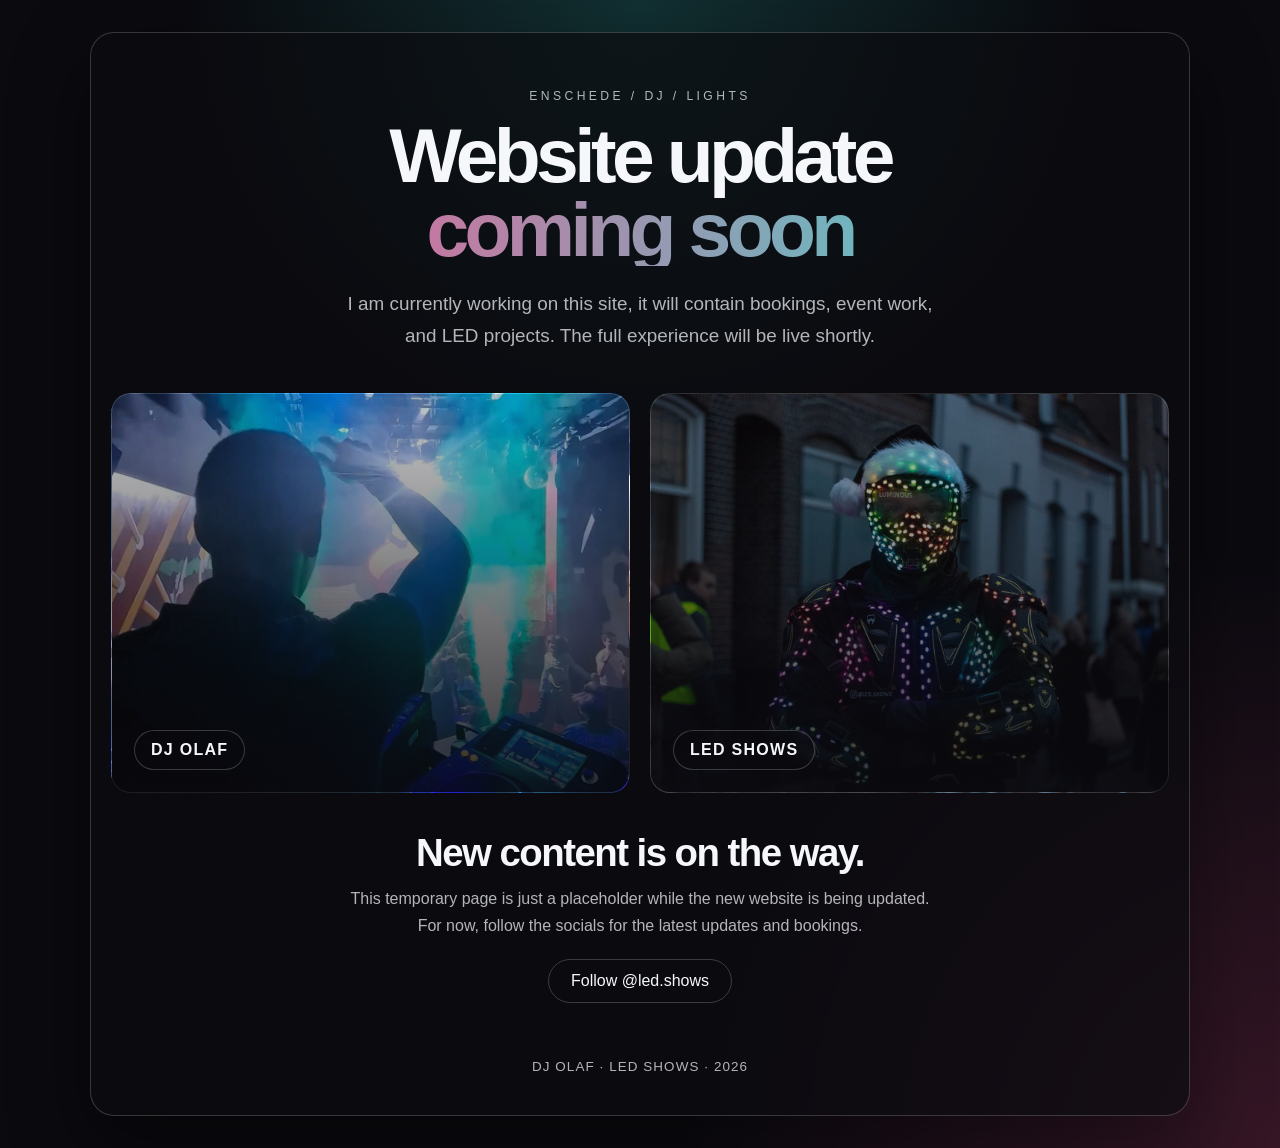
==== index.html @ 83b8eb23 "Add files via upload" ====
<!DOCTYPE html>
<html lang="en">
  <head>
    <meta charset="UTF-8" />
    <meta name="viewport" content="width=device-width, initial-scale=1.0" />
    <title>DJ Olaf — LED Shows | Coming Soon</title>
    <style>
      :root {
        --bg: #0a0a0f;
        --panel: rgba(18, 18, 24, 0.76);
        --panel-border: rgba(255, 255, 255, 0.18);
        --text: #f5f7fb;
        --muted: rgba(245, 247, 251, 0.72);
        --accent-pink: #ff4d8d;
        --accent-cyan: #35e0d3;
      }

      * {
        box-sizing: border-box;
      }

      html, body {
        margin: 0;
        min-height: 100%;
        font-family: "Segoe UI", Tahoma, Geneva, Verdana, sans-serif;
        background: var(--bg);
        color: var(--text);
      }

      body {
        min-height: 100vh;
        display: grid;
        place-items: center;
        padding: 32px 18px;
        background:
          radial-gradient(circle at top, rgba(53, 224, 211, 0.18), transparent 35%),
          radial-gradient(circle at bottom right, rgba(255, 77, 141, 0.18), transparent 35%),
          var(--bg);
      }

      .page {
        width: min(1100px, 100%);
        background: rgba(12, 12, 16, 0.7);
        border: 1px solid var(--panel-border);
        border-radius: 24px;
        overflow: hidden;
        box-shadow: 0 30px 80px rgba(0, 0, 0, 0.4);
      }

      .hero {
        text-align: center;
        padding: 56px 20px 24px;
      }

      .eyebrow {
        margin: 0 0 16px;
        font-size: 0.76rem;
        letter-spacing: 0.28em;
        text-transform: uppercase;
        color: var(--muted);
      }

      h1 {
        margin: 0;
        font-size: clamp(2.6rem, 6vw, 5rem);
        line-height: 0.96;
        letter-spacing: -0.06em;
      }

      h1 span {
        display: block;
        background: linear-gradient(90deg, var(--accent-pink), var(--accent-cyan));
        -webkit-background-clip: text;
        background-clip: text;
        color: transparent;
      }

      .lead {
        max-width: 620px;
        margin: 22px auto 0;
        color: var(--muted);
        font-size: clamp(1rem, 2vw, 1.18rem);
        line-height: 1.65;
      }

      .cards {
        display: grid;
        grid-template-columns: repeat(2, minmax(0, 1fr));
        gap: 20px;
        padding: 18px 20px 10px;
      }

      .card {
        position: relative;
        min-height: 400px;
        border-radius: 20px;
        overflow: hidden;
        background-size: cover;
        background-position: center;
        border: 1px solid rgba(255, 255, 255, 0.12);
      }

      .card--dj {
        background-image: url("images/WhatsApp%20Image%202026-01-21%20at%2021.12.57.jpeg");
      }

      .card--led {
        background-image: url("images/Luminous%20KIOK.jpg");
      }

      .card::before {
        content: "";
        position: absolute;
        inset: 0;
        background: linear-gradient(to top, rgba(10,10,15,0.84), rgba(10,10,15,0.2));
      }

      .card__label {
        position: absolute;
        left: 22px;
        bottom: 22px;
        z-index: 1;
        display: inline-flex;
        align-items: center;
        gap: 8px;
        padding: 10px 16px;
        border-radius: 999px;
        border: 1px solid rgba(255, 255, 255, 0.2);
        background: rgba(12, 12, 16, 0.38);
        backdrop-filter: blur(4px);
        font-weight: 700;
        letter-spacing: 0.08em;
        text-transform: uppercase;
      }

      .notice {
        padding: 28px 20px 42px;
        text-align: center;
      }

      .notice h2 {
        margin: 0 0 10px;
        font-size: clamp(1.5rem, 3vw, 2.7rem);
        letter-spacing: -0.04em;
      }

      .notice p {
        max-width: 600px;
        margin: 0 auto 20px;
        color: var(--muted);
        line-height: 1.7;
      }

      .notice a {
        display: inline-block;
        text-decoration: none;
        color: var(--text);
        border: 1px solid rgba(255, 255, 255, 0.2);
        padding: 12px 22px;
        border-radius: 999px;
        transition: transform 0.2s ease, border-color 0.2s ease;
      }

      .notice a:hover {
        transform: translateY(-1px);
        border-color: rgba(53, 224, 211, 0.6);
      }

      footer {
        padding: 0 20px 28px;
        text-align: center;
        color: var(--muted);
        font-size: 0.84rem;
        letter-spacing: 0.08em;
        text-transform: uppercase;
      }

      footer a {
        color: var(--text);
        text-decoration: none;
      }

      @media (max-width: 760px) {
        .cards {
          grid-template-columns: 1fr;
        }

        .card {
          min-height: 280px;
        }

        .hero {
          padding-top: 42px;
        }
      }
    </style>
  </head>
  <body>
    <main class="page">
      <header class="hero">
        <p class="eyebrow">Enschede / DJ / lights</p>
        <h1>Website update <span>coming soon</span></h1>
        <p class="lead">
          I am currently working on this site, it will contain bookings, event work, and LED projects.
          The full experience will be live shortly.
        </p>
      </header>

      <section class="cards" aria-label="Temporary site preview">
        <article class="card card--dj" aria-label="DJ Olaf">
          <div class="card__label">DJ Olaf</div>
        </article>
        <article class="card card--led" aria-label="LED shows">
          <div class="card__label">LED shows</div>
        </article>
      </section>

      <section class="notice" aria-label="Website update notice">
        <h2>New content is on the way.</h2>
        <p>
          This temporary page is just a placeholder while the new website is being updated.
          For now, follow the socials for the latest updates and bookings.
        </p>
        <a href="https://instagram.com/led.shows" target="_blank" rel="noopener noreferrer">
          Follow @led.shows
        </a>
      </section>

      <footer>
        <p>DJ Olaf · LED Shows · <span id="year"></span></p>
      </footer>
    </main>

    <script>
      document.getElementById('year').textContent = new Date().getFullYear();
    </script>
  </body>
</html>
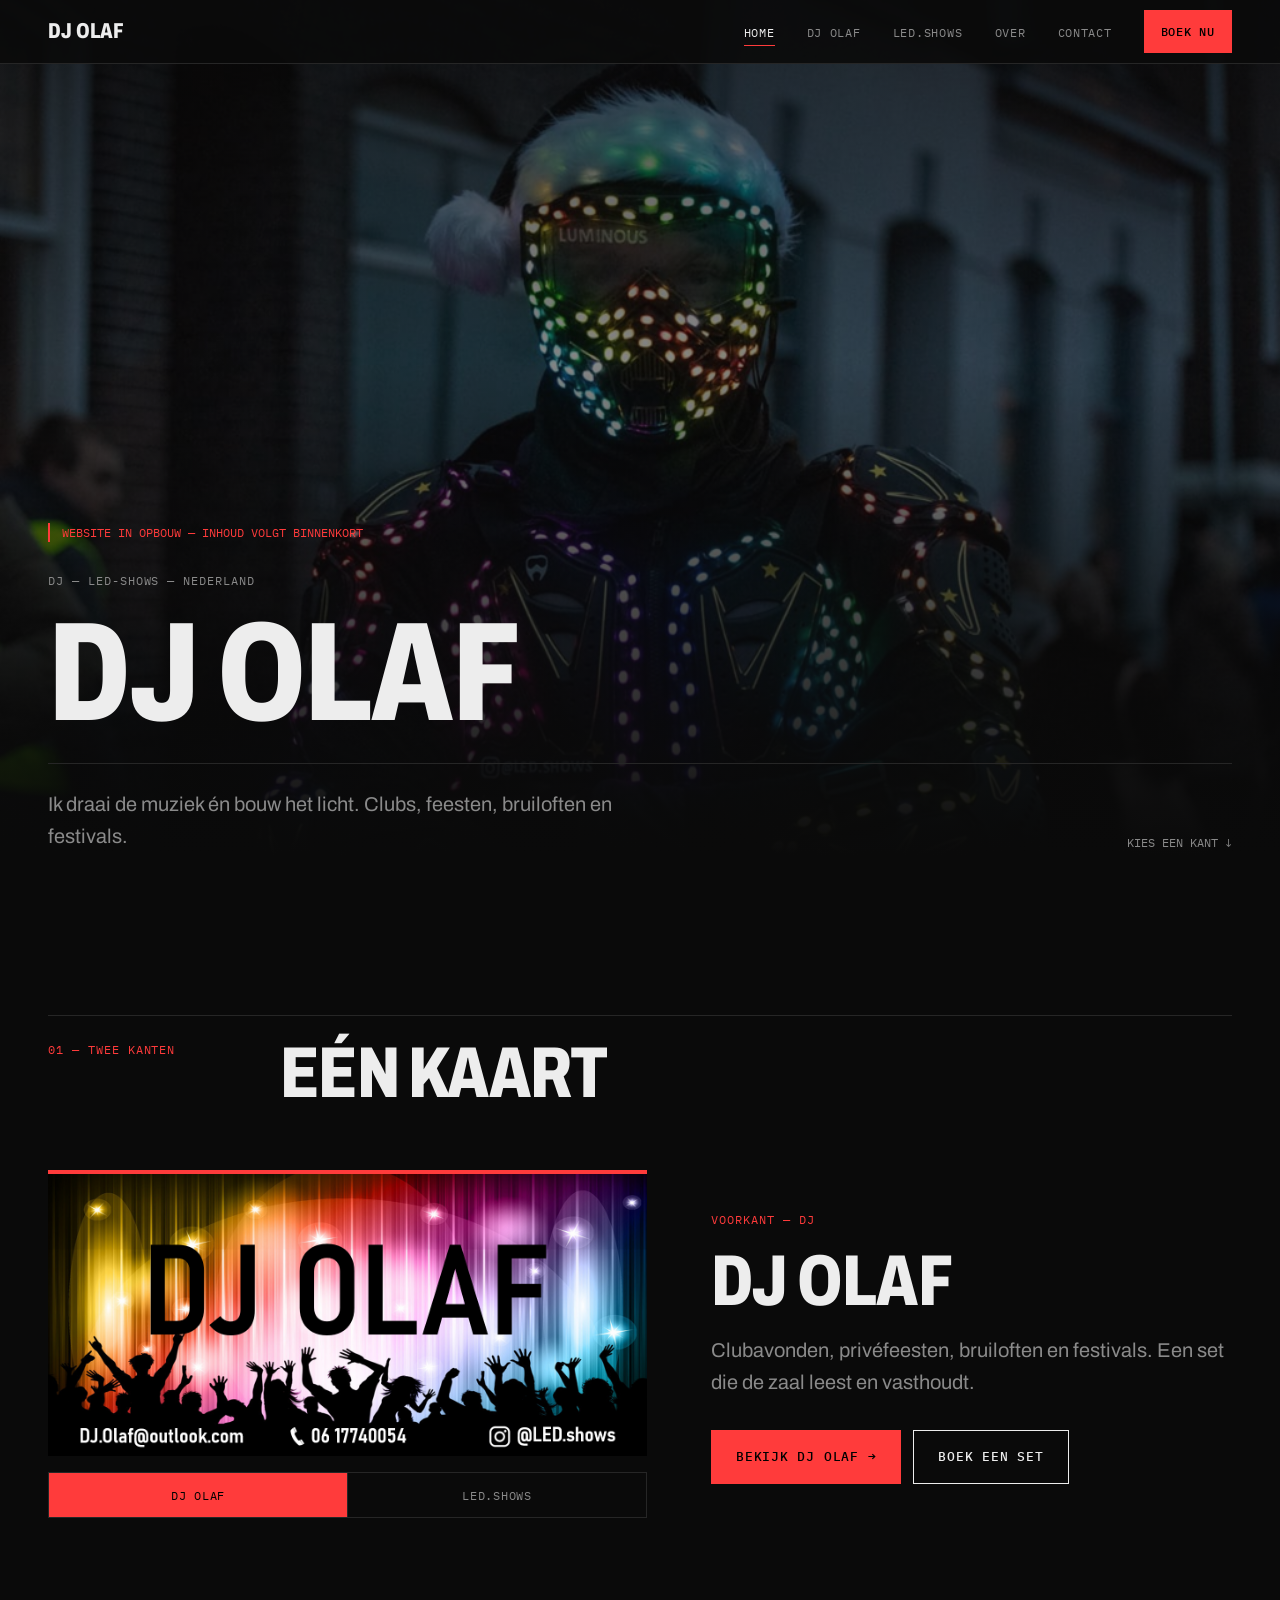
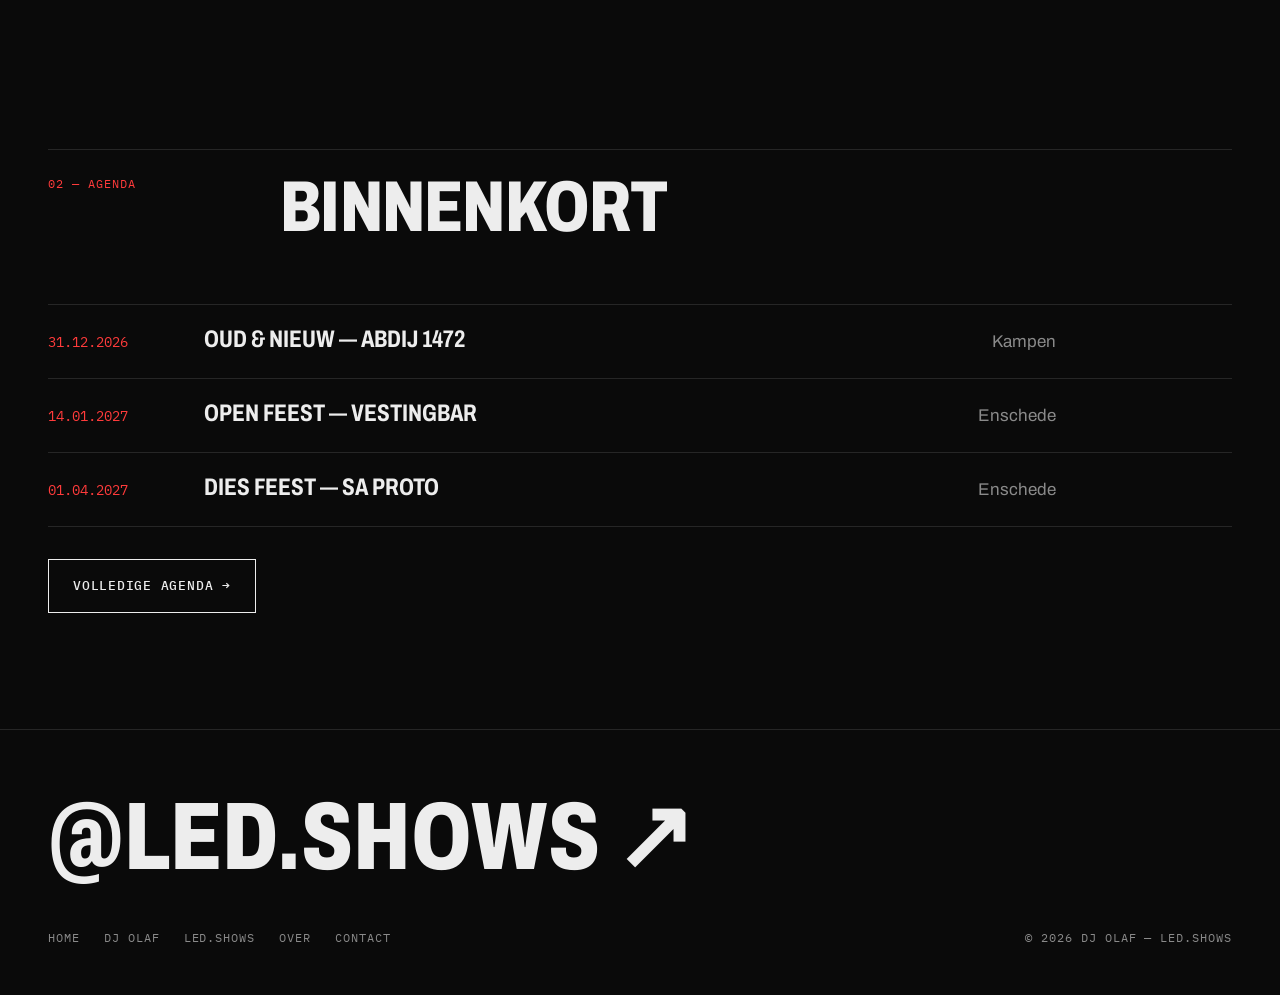
==== commit 5a8e8466: "Add files via upload" ====
--- a/index.html
+++ b/index.html
@@ -1,238 +1,125 @@
-<!DOCTYPE html>
-<html lang="en">
-  <head>
-    <meta charset="UTF-8" />
-    <meta name="viewport" content="width=device-width, initial-scale=1.0" />
-    <title>DJ Olaf — LED Shows | Coming Soon</title>
-    <style>
-      :root {
-        --bg: #0a0a0f;
-        --panel: rgba(18, 18, 24, 0.76);
-        --panel-border: rgba(255, 255, 255, 0.18);
-        --text: #f5f7fb;
-        --muted: rgba(245, 247, 251, 0.72);
-        --accent-pink: #ff4d8d;
-        --accent-cyan: #35e0d3;
-      }
-
-      * {
-        box-sizing: border-box;
-      }
-
-      html, body {
-        margin: 0;
-        min-height: 100%;
-        font-family: "Segoe UI", Tahoma, Geneva, Verdana, sans-serif;
-        background: var(--bg);
-        color: var(--text);
-      }
-
-      body {
-        min-height: 100vh;
-        display: grid;
-        place-items: center;
-        padding: 32px 18px;
-        background:
-          radial-gradient(circle at top, rgba(53, 224, 211, 0.18), transparent 35%),
-          radial-gradient(circle at bottom right, rgba(255, 77, 141, 0.18), transparent 35%),
-          var(--bg);
-      }
-
-      .page {
-        width: min(1100px, 100%);
-        background: rgba(12, 12, 16, 0.7);
-        border: 1px solid var(--panel-border);
-        border-radius: 24px;
-        overflow: hidden;
-        box-shadow: 0 30px 80px rgba(0, 0, 0, 0.4);
-      }
-
-      .hero {
-        text-align: center;
-        padding: 56px 20px 24px;
-      }
-
-      .eyebrow {
-        margin: 0 0 16px;
-        font-size: 0.76rem;
-        letter-spacing: 0.28em;
-        text-transform: uppercase;
-        color: var(--muted);
-      }
-
-      h1 {
-        margin: 0;
-        font-size: clamp(2.6rem, 6vw, 5rem);
-        line-height: 0.96;
-        letter-spacing: -0.06em;
-      }
-
-      h1 span {
-        display: block;
-        background: linear-gradient(90deg, var(--accent-pink), var(--accent-cyan));
-        -webkit-background-clip: text;
-        background-clip: text;
-        color: transparent;
-      }
-
-      .lead {
-        max-width: 620px;
-        margin: 22px auto 0;
-        color: var(--muted);
-        font-size: clamp(1rem, 2vw, 1.18rem);
-        line-height: 1.65;
-      }
-
-      .cards {
-        display: grid;
-        grid-template-columns: repeat(2, minmax(0, 1fr));
-        gap: 20px;
-        padding: 18px 20px 10px;
-      }
-
-      .card {
-        position: relative;
-        min-height: 400px;
-        border-radius: 20px;
-        overflow: hidden;
-        background-size: cover;
-        background-position: center;
-        border: 1px solid rgba(255, 255, 255, 0.12);
-      }
-
-      .card--dj {
-        background-image: url("images/WhatsApp%20Image%202026-01-21%20at%2021.12.57.jpeg");
-      }
-
-      .card--led {
-        background-image: url("images/Luminous%20KIOK.jpg");
-      }
-
-      .card::before {
-        content: "";
-        position: absolute;
-        inset: 0;
-        background: linear-gradient(to top, rgba(10,10,15,0.84), rgba(10,10,15,0.2));
-      }
-
-      .card__label {
-        position: absolute;
-        left: 22px;
-        bottom: 22px;
-        z-index: 1;
-        display: inline-flex;
-        align-items: center;
-        gap: 8px;
-        padding: 10px 16px;
-        border-radius: 999px;
-        border: 1px solid rgba(255, 255, 255, 0.2);
-        background: rgba(12, 12, 16, 0.38);
-        backdrop-filter: blur(4px);
-        font-weight: 700;
-        letter-spacing: 0.08em;
-        text-transform: uppercase;
-      }
-
-      .notice {
-        padding: 28px 20px 42px;
-        text-align: center;
-      }
-
-      .notice h2 {
-        margin: 0 0 10px;
-        font-size: clamp(1.5rem, 3vw, 2.7rem);
-        letter-spacing: -0.04em;
-      }
-
-      .notice p {
-        max-width: 600px;
-        margin: 0 auto 20px;
-        color: var(--muted);
-        line-height: 1.7;
-      }
-
-      .notice a {
-        display: inline-block;
-        text-decoration: none;
-        color: var(--text);
-        border: 1px solid rgba(255, 255, 255, 0.2);
-        padding: 12px 22px;
-        border-radius: 999px;
-        transition: transform 0.2s ease, border-color 0.2s ease;
-      }
-
-      .notice a:hover {
-        transform: translateY(-1px);
-        border-color: rgba(53, 224, 211, 0.6);
-      }
-
-      footer {
-        padding: 0 20px 28px;
-        text-align: center;
-        color: var(--muted);
-        font-size: 0.84rem;
-        letter-spacing: 0.08em;
-        text-transform: uppercase;
-      }
-
-      footer a {
-        color: var(--text);
-        text-decoration: none;
-      }
-
-      @media (max-width: 760px) {
-        .cards {
-          grid-template-columns: 1fr;
-        }
-
-        .card {
-          min-height: 280px;
-        }
-
-        .hero {
-          padding-top: 42px;
-        }
-      }
-    </style>
-  </head>
-  <body>
-    <main class="page">
-      <header class="hero">
-        <p class="eyebrow">Enschede / DJ / lights</p>
-        <h1>Website update <span>coming soon</span></h1>
-        <p class="lead">
-          I am currently working on this site, it will contain bookings, event work, and LED projects.
-          The full experience will be live shortly.
-        </p>
-      </header>
-
-      <section class="cards" aria-label="Temporary site preview">
-        <article class="card card--dj" aria-label="DJ Olaf">
-          <div class="card__label">DJ Olaf</div>
-        </article>
-        <article class="card card--led" aria-label="LED shows">
-          <div class="card__label">LED shows</div>
-        </article>
-      </section>
-
-      <section class="notice" aria-label="Website update notice">
-        <h2>New content is on the way.</h2>
-        <p>
-          This temporary page is just a placeholder while the new website is being updated.
-          For now, follow the socials for the latest updates and bookings.
-        </p>
-        <a href="https://instagram.com/led.shows" target="_blank" rel="noopener noreferrer">
-          Follow @led.shows
-        </a>
-      </section>
-
-      <footer>
-        <p>DJ Olaf · LED Shows · <span id="year"></span></p>
-      </footer>
-    </main>
-
-    <script>
-      document.getElementById('year').textContent = new Date().getFullYear();
-    </script>
-  </body>
-</html>+<!DOCTYPE html>
+<html lang="nl">
+<head>
+<meta charset="UTF-8">
+<meta name="viewport" content="width=device-width, initial-scale=1.0">
+<title>DJ Olaf — DJ & LED-shows</title>
+<meta name="description" content="DJ Olaf: DJ-sets en LED-shows voor clubs, feesten en evenementen.">
+<!-- Fonts: Archivo (headings + text) and IBM Plex Mono (small labels) -->
+<link rel="preconnect" href="https://fonts.googleapis.com">
+<link rel="preconnect" href="https://fonts.gstatic.com" crossorigin>
+<link href="https://fonts.googleapis.com/css2?family=Archivo:wdth,wght@62..125,400;62..125,800&family=IBM+Plex+Mono:wght@400;500&display=swap" rel="stylesheet">
+<link rel="stylesheet" href="css/style.css">
+</head>
+<!-- theme-dj = red accent, theme-led = cyan accent -->
+<body class="theme-dj">
+<a class="skip" href="#main">Naar inhoud</a>
+
+<!-- ===== NAVIGATIE (same on every page) ===== -->
+<header class="nav">
+  <a class="nav__logo" href="index.html">DJ Olaf</a>
+  <button class="nav__toggle" aria-label="Menu" aria-expanded="false" aria-controls="menu"><span></span><span></span><span></span></button>
+  <ul class="nav__links" id="menu">
+    <li><a href="index.html" aria-current="page">Home</a></li>
+    <li><a href="dj.html">DJ Olaf</a></li>
+    <li><a href="led-shows.html">LED.shows</a></li>
+    <li><a href="about.html">Over</a></li>
+    <li><a href="contact.html">Contact</a></li>
+    <li><a class="btn btn--dj" href="contact.html?type=dj">Boek nu</a></li>
+  </ul>
+</header>
+
+<main id="main">
+<!-- ===== 1. INTRO: wie ben ik (photo: images/intro.jpg) ===== -->
+<section class="intro">
+  <div class="wrap">
+    <span class="wip">Website in opbouw — inhoud volgt binnenkort</span>
+    <span class="label">DJ — LED-shows — Nederland</span>
+    <h1>DJ Olaf</h1>
+    <div class="intro__bottom">
+      <p class="lead">Ik draai de muziek én bouw het licht. Clubs, feesten, bruiloften en festivals.</p>
+      <a class="intro__scroll" href="#kies">Kies een kant ↓</a>
+    </div>
+  </div>
+</section>
+
+<!-- ===== 2. DE KAART: flip card (photos only) + text next to it =====
+     Text for each side is in the two [data-panel] blocks below.     -->
+<section id="kies">
+  <div class="wrap">
+    <div class="sec-head reveal">
+      <span class="label label--accent">01 — Twee kanten</span>
+      <div><h2>Eén kaart</h2></div>
+    </div>
+    <div class="choose__grid">
+
+      <!-- The card: click, tap or swipe to turn it -->
+      <div>
+        <div class="flip reveal" tabindex="0" role="button" aria-label="Draai de kaart om">
+          <div class="flip__inner">
+            <div class="flip__face flip__face--dj"></div>   <!-- voorkant: images/card-dj.jpg -->
+            <div class="flip__face flip__face--led"></div>  <!-- achterkant: images/card-led.jpg -->
+          </div>
+        </div>
+        <div class="switch" role="group" aria-label="Kant van de kaart">
+          <button type="button" data-side="dj" aria-pressed="true">DJ Olaf</button>
+          <button type="button" data-side="led" aria-pressed="false">LED.shows</button>
+        </div>
+      </div>
+
+      <!-- Text that changes with the card -->
+      <div class="choose__info" aria-live="polite">
+        <div data-panel="dj" class="is-active">
+          <span class="label label--accent">Voorkant — DJ</span>
+          <h2>DJ Olaf</h2>
+          <p class="lead">Clubavonden, privéfeesten, bruiloften en festivals. Een set die de zaal leest en vasthoudt.</p>
+          <div class="btn-row"><a class="btn btn--dj" href="dj.html">Bekijk DJ Olaf →</a><a class="btn" href="contact.html?type=dj">Boek een set</a></div>
+        </div>
+        <div data-panel="led">
+          <span class="label label--accent">Achterkant — LED</span>
+          <h2>LED.shows</h2>
+          <p class="lead">LED-installaties, podiumlicht en eigen lichtprojecten — voor podia, zalen en mijn eigen sets.</p>
+          <div class="btn-row"><a class="btn btn--led" href="led-shows.html">Bekijk projecten →</a><a class="btn" href="contact.html?type=led">Start een project</a></div>
+        </div>
+      </div>
+
+    </div>
+  </div>
+</section>
+
+<!-- ===== 3. AGENDA TEASER ===== -->
+<section>
+  <div class="wrap">
+    <div class="sec-head reveal">
+      <span class="label label--accent">02 — Agenda</span>
+      <div><h2>Binnenkort</h2></div>
+    </div>
+    <ul class="gigs reveal">
+<li><time>31.12.2026</time><strong>Oud &amp; Nieuw — Abdij 1472 </strong><span>Kampen</span></li>
+      <li><time>14.01.2027</time><strong>Open feest — Vestingbar</strong><span>Enschede</span></li>
+      <li><time>01.04.2027</time><strong>Dies feest — SA Proto</strong><span>Enschede</span></li>
+    </ul>
+    <div class="btn-row"><a class="btn" href="dj.html#agenda">Volledige agenda →</a></div>
+  </div>
+</section>
+</main>
+
+<!-- ===== FOOTER ===== -->
+<footer class="footer">
+  <div class="wrap">
+    <a class="footer__big" href="https://instagram.com/led.shows" target="_blank" rel="noopener">@led.shows ↗</a>
+    <div class="footer__row">
+      <nav aria-label="Footer">
+        <a class="label" href="index.html">Home</a>
+        <a class="label" href="dj.html">DJ Olaf</a>
+        <a class="label" href="led-shows.html">LED.shows</a>
+        <a class="label" href="about.html">Over</a>
+        <a class="label" href="contact.html">Contact</a>
+      </nav>
+      <span class="label">© <span id="year"></span> DJ Olaf — LED.shows</span>
+    </div>
+  </div>
+</footer>
+<script src="js/main.js"></script>
+</body>
+</html>
--- a/css/style.css
+++ b/css/style.css
@@ -0,0 +1,413 @@
+/* =====================================================================
+   DJ OLAF / LED.SHOWS — STIJLBLAD (stylesheet)
+   ---------------------------------------------------------------------
+   How this file is organised (search for the numbers to jump):
+     01. SETTINGS        ← colours, fonts, sizes. Change the look HERE.
+     02. BASE            reset + default text
+     03. LAYOUT HELPERS  page width, sections, section headers
+     04. BUTTONS
+     05. NAVIGATION      top bar + mobile menu
+     06. HOME: INTRO     first full screen
+     07. HOME: FLIP CARD the turning business card
+     08. PAGE HEADER     big photo header on sub pages
+     09. CONTENT BLOCKS  facts strip, gig list, mix player, photo grid, projects
+     10. ABOUT PAGE
+     11. CONTACT FORM
+     12. FOOTER
+     13. SCROLL FADE-IN
+     14. MOBILE          small-screen adjustments
+   ===================================================================== */
+
+
+/* ---------------------------------------------------------------------
+   01. SETTINGS — change these to restyle the whole site
+   --------------------------------------------------------------------- */
+:root {
+  /* Colours */
+  --bg:        #0a0a0a;   /* page background (near black)            */
+  --bg-2:      #141414;   /* slightly lighter blocks (cards, inputs) */
+  --text:      #ededed;   /* main text colour                        */
+  --muted:     #8a8a8a;   /* secondary/grey text                     */
+  --line:      #262626;   /* thin divider lines                      */
+
+  --dj:        #ff3b3b;   /* DJ accent colour  (red)                 */
+  --led:       #00e0c6;   /* LED accent colour (cyan)                */
+
+  /* Each page sets its own accent with  <body class="theme-dj">  or
+     <body class="theme-led">. Everything below uses --accent.        */
+  --accent:    var(--dj);
+
+  /* Fonts (loaded in the <head> of each HTML page) */
+  --font-head: 'Archivo', 'Arial Narrow', sans-serif;   /* headings    */
+  --font-body: 'Archivo', system-ui, sans-serif;        /* body text   */
+  --font-mono: 'IBM Plex Mono', ui-monospace, monospace; /* small labels */
+
+  /* Sizes */
+  --page-width: 1240px;   /* max content width                       */
+  --nav-height: 64px;     /* height of the top bar                   */
+  --gutter: clamp(1.25rem, 4vw, 3rem); /* side padding of the page   */
+}
+
+/* Accent switch per page */
+.theme-dj  { --accent: var(--dj);  }
+.theme-led { --accent: var(--led); }
+
+
+/* ---------------------------------------------------------------------
+   02. BASE
+   --------------------------------------------------------------------- */
+*, *::before, *::after { box-sizing: border-box; margin: 0; padding: 0; }
+html { scroll-behavior: smooth; }
+body {
+  background: var(--bg);
+  color: var(--text);
+  font-family: var(--font-body);
+  font-size: 17px;
+  line-height: 1.6;
+  -webkit-font-smoothing: antialiased;
+  overflow-x: hidden;
+}
+img { display: block; max-width: 100%; }
+a { color: inherit; }
+::selection { background: var(--accent); color: #000; }
+:focus-visible { outline: 2px solid var(--accent); outline-offset: 3px; }
+
+/* "Skip to content" link for keyboard users (hidden until focused) */
+.skip { position: absolute; left: -999px; top: 0; background: var(--text); color: var(--bg); padding: .6rem 1rem; z-index: 100; }
+.skip:focus { left: 1rem; top: 1rem; }
+
+/* Headings: big, bold, uppercase, tight — the "poster" look */
+h1, h2, h3 {
+  font-family: var(--font-head);
+  font-weight: 800;
+  text-transform: uppercase;
+  line-height: .92;
+  letter-spacing: -.01em;
+  font-stretch: 75%;               /* condensed width (Archivo supports this) */
+}
+h1 { font-size: clamp(3.2rem, 11vw, 9rem); }
+h2 { font-size: clamp(2.2rem, 6vw, 4.5rem); }
+h3 { font-size: clamp(1.3rem, 2.4vw, 1.75rem); }
+
+/* Small monospace label, e.g. "01 — MUZIEK" */
+.label {
+  font-family: var(--font-mono);
+  font-size: .75rem;
+  text-transform: uppercase;
+  letter-spacing: .08em;
+  color: var(--muted);
+}
+.label--accent { color: var(--accent); }
+
+p.lead { color: var(--muted); font-size: clamp(1.05rem, 1.6vw, 1.25rem); max-width: 52ch; }
+
+/* "Under construction" note — remove from the HTML when content is done */
+.wip {
+  font-family: var(--font-mono);
+  font-size: .75rem;
+  text-transform: uppercase;
+  color: var(--accent);
+  border-left: 2px solid var(--accent);
+  padding-left: .75rem;
+  margin-bottom: 1.5rem;
+  display: block;
+}
+
+
+/* ---------------------------------------------------------------------
+   03. LAYOUT HELPERS
+   --------------------------------------------------------------------- */
+.wrap { width: min(var(--page-width), 100% - 2 * var(--gutter)); margin-inline: auto; }
+section { padding: clamp(4rem, 9vw, 7.5rem) 0; }
+
+/* Section header: number/label on the left, title on the right,
+   thin line above. Used at the top of every content section.        */
+.sec-head {
+  display: grid;
+  grid-template-columns: 200px 1fr;
+  gap: 2rem;
+  border-top: 1px solid var(--line);
+  padding-top: 1.5rem;
+  margin-bottom: 3rem;
+}
+.sec-head h2 { margin-bottom: 1rem; }
+
+
+/* ---------------------------------------------------------------------
+   04. BUTTONS
+   --------------------------------------------------------------------- */
+.btn {
+  display: inline-flex; align-items: center; gap: .75rem;
+  font-family: var(--font-mono); font-size: .8rem; font-weight: 500;
+  text-transform: uppercase; letter-spacing: .06em; text-decoration: none;
+  padding: 1rem 1.5rem;
+  border: 1px solid var(--text);
+  background: none; color: var(--text); cursor: pointer;
+  transition: background .2s, color .2s, border-color .2s;
+}
+.btn:hover { background: var(--text); color: var(--bg); }
+
+/* Solid version in the page accent colour */
+.btn--accent { background: var(--accent); border-color: var(--accent); color: #000; }
+.btn--accent:hover { background: var(--text); border-color: var(--text); }
+
+/* Force a specific side colour, regardless of page theme */
+.btn--dj  { background: var(--dj);  border-color: var(--dj);  color: #000; }
+.btn--led { background: var(--led); border-color: var(--led); color: #000; }
+.btn--dj:hover, .btn--led:hover { background: var(--text); border-color: var(--text); }
+
+.btn-row { display: flex; flex-wrap: wrap; gap: .75rem; margin-top: 2rem; }
+
+
+/* ---------------------------------------------------------------------
+   05. NAVIGATION
+   --------------------------------------------------------------------- */
+.nav {
+  position: fixed; inset: 0 0 auto 0; z-index: 50;
+  height: var(--nav-height);
+  display: flex; align-items: center; justify-content: space-between;
+  padding: 0 var(--gutter);
+  background: rgba(10, 10, 10, .9);
+  border-bottom: 1px solid var(--line);
+}
+.nav__logo {
+  font-family: var(--font-head); font-weight: 800; font-stretch: 75%;
+  text-transform: uppercase; font-size: 1.35rem; text-decoration: none; letter-spacing: .01em;
+}
+.nav__links { display: flex; align-items: center; gap: 2rem; list-style: none; }
+.nav__links a {
+  font-family: var(--font-mono); font-size: .78rem; text-transform: uppercase;
+  text-decoration: none; color: var(--muted); letter-spacing: .06em;
+  padding: .3rem 0; border-bottom: 1px solid transparent;
+}
+.nav__links a:hover { color: var(--text); }
+.nav__links a[aria-current="page"] { color: var(--text); border-color: var(--accent); }
+.nav__links .btn { padding: .65rem 1rem; color: #000; }
+
+/* Hamburger button (only visible on mobile, see section 14) */
+.nav__toggle { display: none; background: none; border: 0; color: var(--text); width: 44px; height: 44px; cursor: pointer; }
+.nav__toggle span { display: block; width: 24px; height: 2px; background: currentColor; margin: 6px auto; transition: transform .3s, opacity .3s; }
+.nav.is-open .nav__toggle span:nth-child(1) { transform: translateY(8px) rotate(45deg); }
+.nav.is-open .nav__toggle span:nth-child(2) { opacity: 0; }
+.nav.is-open .nav__toggle span:nth-child(3) { transform: translateY(-8px) rotate(-45deg); }
+
+
+/* ---------------------------------------------------------------------
+   06. HOME: INTRO
+   Background photo: images/led.png
+   --------------------------------------------------------------------- */
+.intro {
+  min-height: 100svh;
+  display: flex; flex-direction: column; justify-content: flex-end;
+  padding: calc(var(--nav-height) + 2rem) 0 3rem;
+  position: relative;
+  background: url('../images/led.png') center / cover;
+}
+/* Dark layer over the photo so the text stays readable.
+   Make the last number lower (e.g. .6) for a brighter photo. */
+.intro::before { content: ""; position: absolute; inset: 0; background: linear-gradient(to top, var(--bg) 5%, rgba(10,10,10,.45) 60%, rgba(10,10,10,.7)); }
+.intro > * { position: relative; }
+.intro h1 { margin: 1rem 0 1.5rem; }
+.intro__bottom { display: flex; flex-wrap: wrap; justify-content: space-between; align-items: flex-end; gap: 2rem; border-top: 1px solid var(--line); padding-top: 1.5rem; }
+.intro__scroll { font-family: var(--font-mono); font-size: .75rem; text-transform: uppercase; color: var(--muted); text-decoration: none; }
+.intro__scroll:hover { color: var(--text); }
+
+
+/* ---------------------------------------------------------------------
+   07. HOME: FLIP CARD
+   The card only shows a photo per side (no text).
+   Front = images/card-dj.jpg   Back = images/card-led.jpg
+   The text for each side sits next to the card in .choose__info.
+   --------------------------------------------------------------------- */
+.choose__grid {
+  display: grid;
+  grid-template-columns: 1.15fr 1fr;
+  gap: clamp(2rem, 5vw, 5rem);
+  align-items: center;
+}
+
+/* The card container — "perspective" creates the 3D depth */
+.flip { aspect-ratio: 2.1 / 1; perspective: 1800px; cursor: pointer; }
+.flip__inner {
+  position: relative; width: 100%; height: 100%;
+  transform-style: preserve-3d;
+  transition: transform .8s cubic-bezier(.3, .7, .2, 1);  /* flip speed */
+}
+.flip.is-flipped .flip__inner { transform: rotateY(180deg); }
+
+.flip__face {
+  position: absolute; inset: 0;
+  backface-visibility: hidden; -webkit-backface-visibility: hidden;
+  background-size: cover; background-position: center;
+  border-top: 4px solid;            /* coloured edge shows which side */
+}
+.flip__face--dj  { background-image: url('../images/card-dj.png');  border-color: var(--dj); }
+.flip__face--led { background-image: url('../images/card-led.png'); border-color: var(--led); transform: rotateY(180deg); }
+
+/* Side switch under the card: "DJ OLAF | LED.SHOWS" */
+.switch { display: flex; margin-top: 1rem; border: 1px solid var(--line); }
+.switch button {
+  flex: 1; background: none; border: 0; cursor: pointer;
+  font-family: var(--font-mono); font-size: .78rem; text-transform: uppercase; letter-spacing: .06em;
+  color: var(--muted); padding: .9rem;
+  transition: background .2s, color .2s;
+}
+.switch button + button { border-left: 1px solid var(--line); }
+.switch button[data-side="dj"][aria-pressed="true"]  { background: var(--dj);  color: #000; }
+.switch button[data-side="led"][aria-pressed="true"] { background: var(--led); color: #000; }
+
+/* Text panel next to the card — one block per side, only one visible */
+.choose__info [data-panel] { display: none; }
+.choose__info [data-panel].is-active { display: block; animation: fadeIn .5s ease; }
+.choose__info [data-panel="dj"]  { --accent: var(--dj); }
+.choose__info [data-panel="led"] { --accent: var(--led); }
+.choose__info h2 { margin: 1rem 0 1.25rem; }
+@keyframes fadeIn { from { opacity: 0; transform: translateY(8px); } to { opacity: 1; transform: none; } }
+
+
+/* ---------------------------------------------------------------------
+   08. PAGE HEADER (sub pages)
+   Set the photo in the HTML: style="background-image:url('images/...')"
+   --------------------------------------------------------------------- */
+.page-head {
+  min-height: 75svh;
+  display: flex; align-items: flex-end;
+  padding: calc(var(--nav-height) + 3rem) 0 3.5rem;
+  position: relative;
+  background-size: cover; background-position: center;
+}
+.page-head::before { content: ""; position: absolute; inset: 0; background: linear-gradient(to top, var(--bg) 3%, rgba(10,10,10,.4) 60%, rgba(10,10,10,.65)); }
+.page-head .wrap { position: relative; }
+.page-head h1 { margin: 1rem 0 1.25rem; }
+.page-head--short { min-height: 50svh; }
+
+
+/* ---------------------------------------------------------------------
+   09. CONTENT BLOCKS
+   --------------------------------------------------------------------- */
+
+/* Facts strip: 4 columns with a line between them */
+.facts { display: grid; grid-template-columns: repeat(4, 1fr); border-top: 1px solid var(--line); border-bottom: 1px solid var(--line); }
+.fact { padding: 1.75rem 1.5rem 1.75rem 0; }
+.fact + .fact { border-left: 1px solid var(--line); padding-left: 1.5rem; }
+.fact strong { display: block; font-family: var(--font-head); font-stretch: 75%; font-size: 1.6rem; text-transform: uppercase; line-height: 1; margin: .5rem 0; }
+.fact span { color: var(--muted); font-size: .95rem; }
+
+/* Gig list: date | event | extra info | city */
+.gigs { list-style: none; border-top: 1px solid var(--line); }
+.gigs li { display: grid; grid-template-columns: 140px minmax(0, 1fr) minmax(120px, .7fr) 160px; gap: 1rem; align-items: baseline; padding: 1.4rem 0; border-bottom: 1px solid var(--line); transition: padding .2s; }
+.gigs li:hover { padding-left: .75rem; }
+.gigs time { font-family: var(--font-mono); font-size: .85rem; color: var(--accent); }
+.gigs strong { font-family: var(--font-head); font-stretch: 75%; text-transform: uppercase; font-size: 1.5rem; line-height: 1; }
+.gigs span { color: var(--muted); text-align: right; }
+.gigs .gigs__info { text-align: left; font-size: .9rem; }
+.gigs-log { max-height: 24rem; overflow-y: scroll; overscroll-behavior: contain; scrollbar-color: var(--accent) var(--bg-2); scrollbar-width: thin; }
+
+/* Mix player placeholder — replace with SoundCloud/Mixcloud embed */
+.mix { display: flex; align-items: center; gap: 1.5rem; background: var(--bg-2); padding: 1.5rem; }
+.mix__play { flex: none; width: 56px; height: 56px; border-radius: 50%; border: 0; background: var(--accent); display: grid; place-items: center; }
+.mix__wave { flex: 1; height: 48px; background: repeating-linear-gradient(90deg, #3a3a3a 0 2px, transparent 2px 6px); }
+.mix__meta { font-family: var(--font-mono); font-size: .75rem; color: var(--muted); text-transform: uppercase; }
+
+/* Photo grid (gallery). Adjust "3" for more/fewer columns */
+.photos { display: grid; grid-template-columns: repeat(3, 1fr); gap: 4px; }
+.photos img { width: 100%; aspect-ratio: 1 / 1; object-fit: cover; filter: grayscale(.3); transition: filter .3s; }
+.photos img:hover { filter: none; }
+.photos .wide { grid-column: span 2; }
+.photos .wide img { aspect-ratio: 2 / 1; }
+
+/* Project list (LED page): photo + number + title + text */
+.projects { display: grid; grid-template-columns: repeat(2, 1fr); gap: 3rem 2rem; }
+.project img { width: 100%; aspect-ratio: 4 / 3; object-fit: cover; margin-bottom: 1rem; }
+.project__meta { display: flex; justify-content: space-between; margin-bottom: .5rem; }
+.project h3 { margin-bottom: .5rem; }
+.project p { color: var(--muted); }
+
+/* Cross-promotion banner (DJ page ↔ LED page) */
+.cross { display: grid; grid-template-columns: 1fr auto; gap: 2rem; align-items: end; border: 1px solid var(--line); border-left: 4px solid var(--accent); padding: clamp(1.75rem, 4vw, 3rem); }
+.cross h2 { margin: .75rem 0 1rem; }
+
+
+/* ---------------------------------------------------------------------
+   10. ABOUT PAGE
+   --------------------------------------------------------------------- */
+.about { display: grid; grid-template-columns: 5fr 7fr; gap: clamp(2rem, 6vw, 6rem); align-items: start; }
+.about img { width: 100%; aspect-ratio: 4 / 5; object-fit: cover; }
+.about p + p { margin-top: 1rem; }
+.about .lead { color: var(--text); }
+
+
+/* ---------------------------------------------------------------------
+   11. CONTACT FORM
+   --------------------------------------------------------------------- */
+.form { display: grid; grid-template-columns: 1fr 1fr; gap: 1.5rem 1.25rem; }
+.form .full { grid-column: 1 / -1; }
+.form label { display: block; margin-bottom: .5rem; }
+.form input, .form select, .form textarea {
+  width: 100%; background: transparent; color: var(--text);
+  border: 0; border-bottom: 1px solid #444;
+  padding: .75rem 0; font: inherit; font-size: 16px; /* 16px stops iPhone zoom */
+  border-radius: 0;
+}
+.form select option { background: var(--bg); }
+.form input:focus, .form select:focus, .form textarea:focus { outline: none; border-color: var(--accent); }
+.form textarea { min-height: 130px; resize: vertical; }
+.form__msg { grid-column: 1 / -1; color: var(--accent); min-height: 1.5em; }
+.contact-side p { margin-bottom: 1.5rem; }
+.contact-side a { color: var(--text); }
+
+
+/* ---------------------------------------------------------------------
+   12. FOOTER
+   --------------------------------------------------------------------- */
+.footer { border-top: 1px solid var(--line); padding: 4rem 0 3rem; }
+.footer__big { font-family: var(--font-head); font-weight: 800; font-stretch: 75%; text-transform: uppercase; font-size: clamp(2.5rem, 8vw, 6rem); line-height: .9; text-decoration: none; display: inline-block; margin-bottom: 3rem; }
+.footer__big:hover { color: var(--accent); }
+.footer__row { display: flex; flex-wrap: wrap; justify-content: space-between; gap: 1.5rem; }
+.footer nav { display: flex; flex-wrap: wrap; gap: 1.5rem; }
+.footer a.label { text-decoration: none; }
+.footer a.label:hover { color: var(--text); }
+
+
+/* ---------------------------------------------------------------------
+   13. SCROLL FADE-IN — add class="reveal" to any element
+   --------------------------------------------------------------------- */
+.reveal { opacity: 0; transform: translateY(20px); transition: opacity .7s, transform .7s; }
+.reveal.is-in { opacity: 1; transform: none; }
+
+
+/* ---------------------------------------------------------------------
+   14. MOBILE
+   --------------------------------------------------------------------- */
+@media (max-width: 900px) {
+  .nav__toggle { display: block; }
+  .nav__links {
+    position: fixed; top: var(--nav-height); left: 0; right: 0;
+    flex-direction: column; align-items: stretch; gap: 0;
+    background: var(--bg); border-bottom: 1px solid var(--line);
+    padding: 1rem var(--gutter) 1.5rem;
+    transform: translateY(-110%); visibility: hidden; transition: transform .3s;
+  }
+  .nav.is-open .nav__links { transform: none; visibility: visible; }
+  .nav__links a { font-size: 1rem; padding: 1rem 0; border-bottom: 1px solid var(--line); }
+  .nav__links .btn { margin-top: 1rem; justify-content: center; }
+
+  .choose__grid, .about, .cross { grid-template-columns: 1fr; }
+  .sec-head { grid-template-columns: 1fr; gap: .75rem; }
+  .facts { grid-template-columns: 1fr 1fr; }
+  .fact:nth-child(3) { border-left: 0; padding-left: 0; }
+  .fact:nth-child(n+3) { border-top: 1px solid var(--line); }
+  .projects { grid-template-columns: 1fr; }
+}
+@media (max-width: 600px) {
+  .photos { grid-template-columns: 1fr 1fr; }
+  .gigs li { grid-template-columns: 1fr; gap: .25rem; }
+  .gigs span { text-align: left; }
+  .form { grid-template-columns: 1fr; }
+}
+
+/* Respect users who turned off animations in their system settings */
+@media (prefers-reduced-motion: reduce) {
+  *, *::before, *::after { animation: none !important; transition: none !important; scroll-behavior: auto !important; }
+  .reveal { opacity: 1; transform: none; }
+}
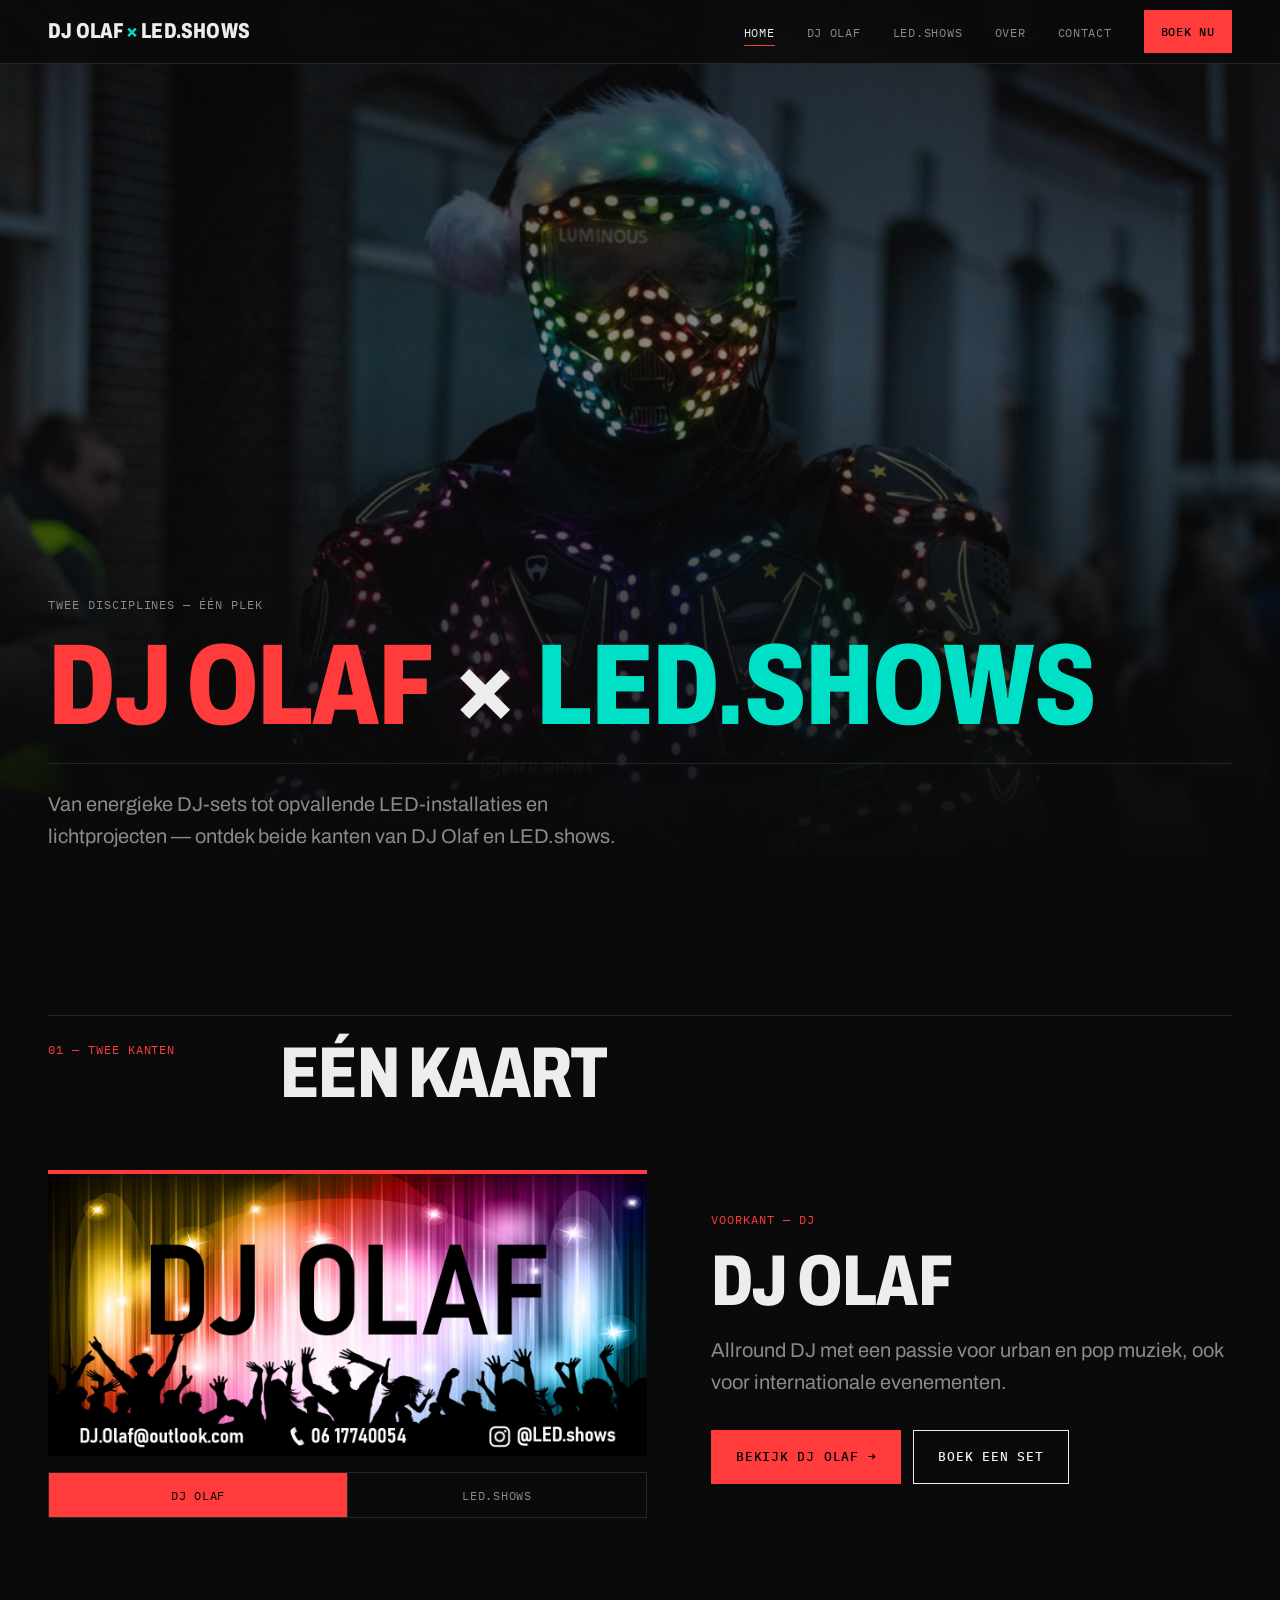
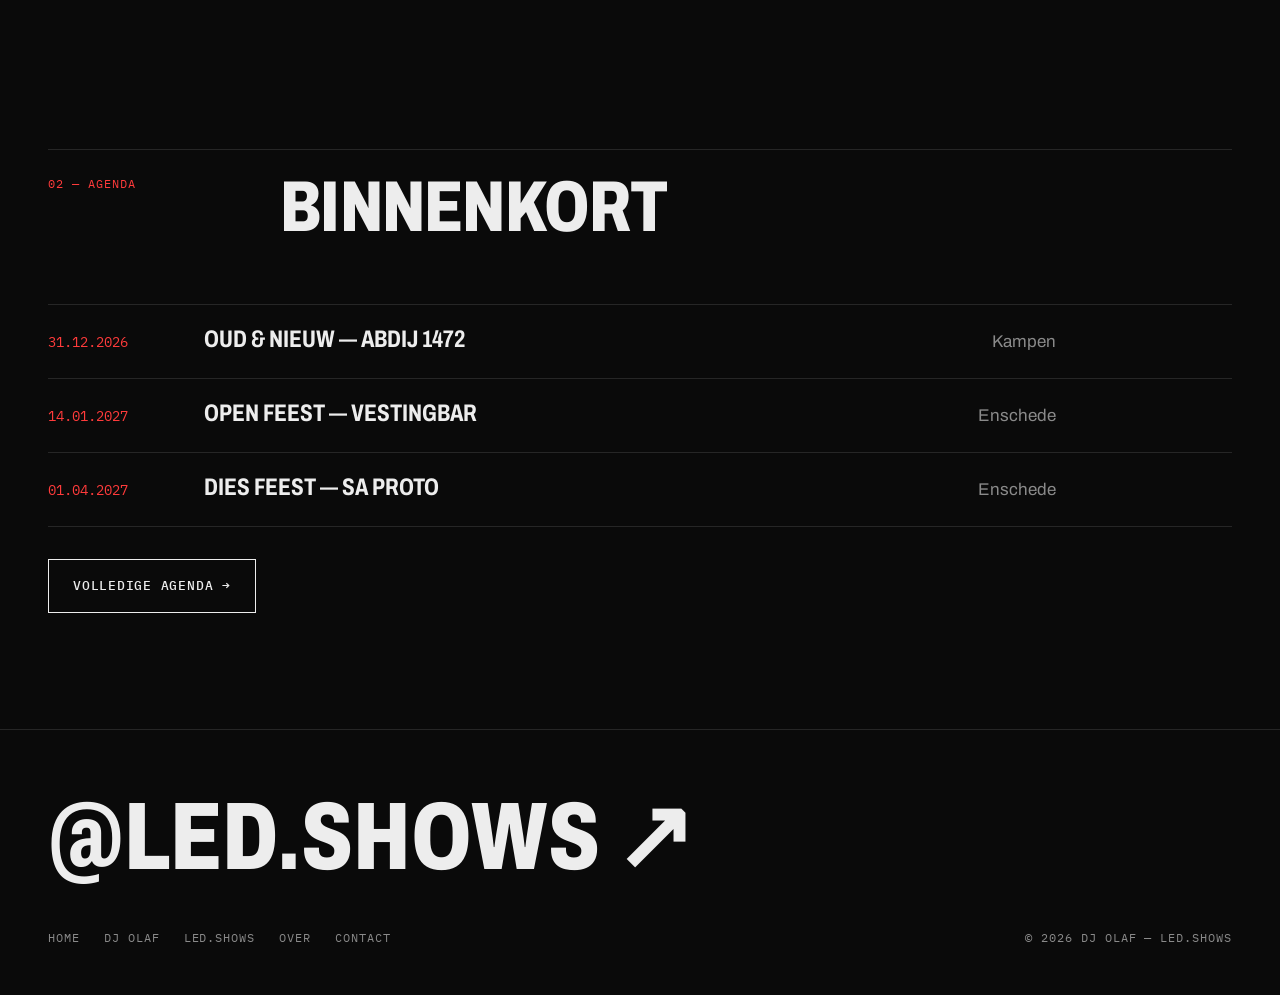
==== commit d0f5a63d: "update 2" ====
--- a/index.html
+++ b/index.html
@@ -3,8 +3,8 @@
 <head>
 <meta charset="UTF-8">
 <meta name="viewport" content="width=device-width, initial-scale=1.0">
-<title>DJ Olaf — DJ & LED-shows</title>
-<meta name="description" content="DJ Olaf: DJ-sets en LED-shows voor clubs, feesten en evenementen.">
+<title>LED.shows &amp; DJ Olaf | led-shows.nl</title>
+<meta name="description" content="LED.shows en DJ Olaf: creatieve LED-installaties, lichtprojecten en DJ-sets voor feesten, podia en evenementen.">
 <!-- Fonts: Archivo (headings + text) and IBM Plex Mono (small labels) -->
 <link rel="preconnect" href="https://fonts.googleapis.com">
 <link rel="preconnect" href="https://fonts.gstatic.com" crossorigin>
@@ -17,7 +17,7 @@
 
 <!-- ===== NAVIGATIE (same on every page) ===== -->
 <header class="nav">
-  <a class="nav__logo" href="index.html">DJ Olaf</a>
+  <a class="nav__logo" href="index.html">DJ Olaf <span>×</span> LED.shows</a>
   <button class="nav__toggle" aria-label="Menu" aria-expanded="false" aria-controls="menu"><span></span><span></span><span></span></button>
   <ul class="nav__links" id="menu">
     <li><a href="index.html" aria-current="page">Home</a></li>
@@ -33,12 +33,12 @@
 <!-- ===== 1. INTRO: wie ben ik (photo: images/intro.jpg) ===== -->
 <section class="intro">
   <div class="wrap">
-    <span class="wip">Website in opbouw — inhoud volgt binnenkort</span>
-    <span class="label">DJ — LED-shows — Nederland</span>
-    <h1>DJ Olaf</h1>
+    <span class="label">Twee disciplines — één plek</span>
+    <h1 class="intro__brand"><span class="intro__brand-dj">DJ Olaf</span><span class="intro__brand-join" aria-hidden="true">×</span><span class="intro__brand-led">LED.shows</span></h1>
     <div class="intro__bottom">
-      <p class="lead">Ik draai de muziek én bouw het licht. Clubs, feesten, bruiloften en festivals.</p>
-      <a class="intro__scroll" href="#kies">Kies een kant ↓</a>
+      <div>
+        <p class="lead">Van energieke DJ-sets tot opvallende LED-installaties en lichtprojecten — ontdek beide kanten van DJ Olaf en LED.shows.</p>
+
     </div>
   </div>
 </section>
@@ -72,7 +72,7 @@
         <div data-panel="dj" class="is-active">
           <span class="label label--accent">Voorkant — DJ</span>
           <h2>DJ Olaf</h2>
-          <p class="lead">Clubavonden, privéfeesten, bruiloften en festivals. Een set die de zaal leest en vasthoudt.</p>
+          <p class="lead">Allround DJ met een passie voor urban en pop muziek, ook voor internationale evenementen.</p>
           <div class="btn-row"><a class="btn btn--dj" href="dj.html">Bekijk DJ Olaf →</a><a class="btn" href="contact.html?type=dj">Boek een set</a></div>
         </div>
         <div data-panel="led">
--- a/css/style.css
+++ b/css/style.css
@@ -174,6 +174,7 @@
   font-family: var(--font-head); font-weight: 800; font-stretch: 75%;
   text-transform: uppercase; font-size: 1.35rem; text-decoration: none; letter-spacing: .01em;
 }
+.nav__logo span { color: var(--led); }
 .nav__links { display: flex; align-items: center; gap: 2rem; list-style: none; }
 .nav__links a {
   font-family: var(--font-mono); font-size: .78rem; text-transform: uppercase;
@@ -208,6 +209,13 @@
 .intro::before { content: ""; position: absolute; inset: 0; background: linear-gradient(to top, var(--bg) 5%, rgba(10,10,10,.45) 60%, rgba(10,10,10,.7)); }
 .intro > * { position: relative; }
 .intro h1 { margin: 1rem 0 1.5rem; }
+.intro__brand {
+  display: flex; flex-wrap: wrap; align-items: baseline; gap: 0 .18em;
+  font-size: clamp(2.7rem, 9vw, 8rem);
+}
+.intro__brand-dj { color: var(--dj); }
+.intro__brand-join { color: var(--text); }
+.intro__brand-led { color: var(--led); }
 .intro__bottom { display: flex; flex-wrap: wrap; justify-content: space-between; align-items: flex-end; gap: 2rem; border-top: 1px solid var(--line); padding-top: 1.5rem; }
 .intro__scroll { font-family: var(--font-mono); font-size: .75rem; text-transform: uppercase; color: var(--muted); text-decoration: none; }
 .intro__scroll:hover { color: var(--text); }
@@ -312,6 +320,7 @@
 /* Photo grid (gallery). Adjust "3" for more/fewer columns */
 .photos { display: grid; grid-template-columns: repeat(3, 1fr); gap: 4px; }
 .photos img { width: 100%; aspect-ratio: 1 / 1; object-fit: cover; filter: grayscale(.3); transition: filter .3s; }
+.photos--portrait img { aspect-ratio: 3 / 4; }
 .photos img:hover { filter: none; }
 .photos .wide { grid-column: span 2; }
 .photos .wide img { aspect-ratio: 2 / 1; }
